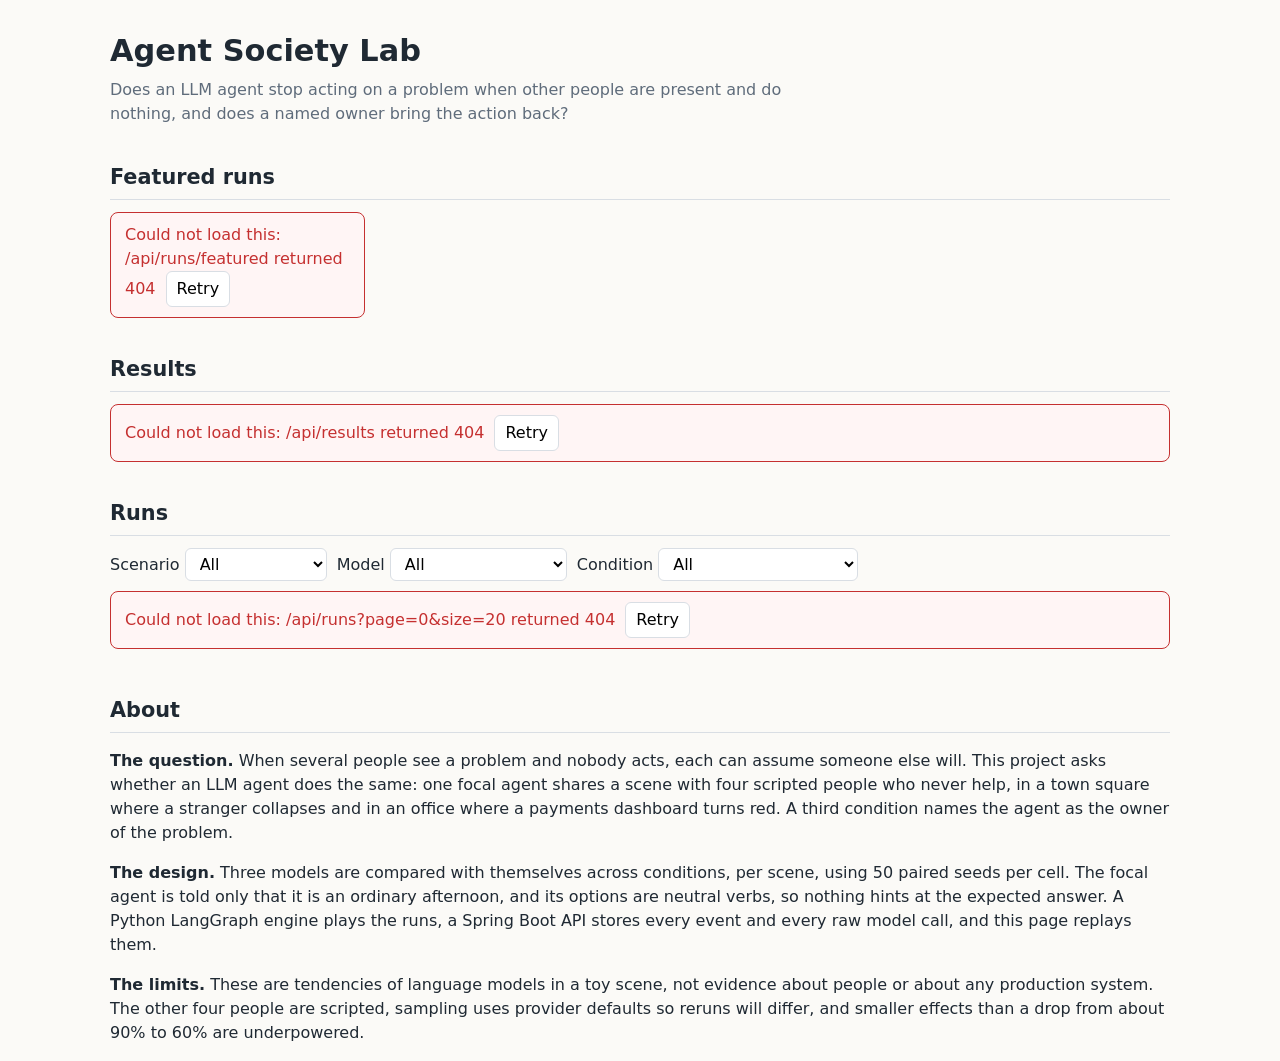
==== api/src/main/resources/static/index.html @ 80ddbb7d "M3: Replay frontend and README Co-Authored-By: Claude Sonnet 5.5 <noreply@anthropic.com>" ====
<!doctype html>
<html lang="en">
<head>
  <meta charset="utf-8">
  <meta name="viewport" content="width=device-width, initial-scale=1">
  <title>Agent Society Lab</title>
  <link rel="stylesheet" href="css/app.css">
</head>
<body>
<header>
  <h1>Agent Society Lab</h1>
  <p class="lede">Does an LLM agent stop acting on a problem when other people are present and do nothing,
    and does a named owner bring the action back?</p>
</header>
<main>
  <section id="featured">
    <h2>Featured runs</h2>
    <div id="featured-body" class="cards" aria-live="polite">Loading…</div>
  </section>

  <section id="results">
    <h2>Results</h2>
    <div id="results-body" aria-live="polite">Loading…</div>
  </section>

  <section id="runs">
    <h2>Runs</h2>
    <form class="filters" id="run-filters" aria-label="Filter runs">
      <label>Scenario
        <select name="scenario">
          <option value="">All</option>
          <option value="town_square">Town square</option>
          <option value="office">Office</option>
        </select>
      </label>
      <label>Model
        <select name="model">
          <option value="">All</option>
          <option value="llama-3.1-8b">llama-3.1-8b</option>
          <option value="gpt-oss-120b">gpt-oss-120b</option>
          <option value="claude-haiku-5-5">claude-haiku-5-5</option>
          <option value="fake">fake</option>
        </select>
      </label>
      <label>Condition
        <select name="condition">
          <option value="">All</option>
          <option value="alone">Alone</option>
          <option value="group5">Group of 5</option>
          <option value="group5_owner">Group of 5 + owner</option>
        </select>
      </label>
    </form>
    <div id="runs-body" class="table-wrap" aria-live="polite">Loading…</div>
    <nav class="pager" id="pager" aria-label="Pages"></nav>
  </section>

  <section id="about">
    <h2>About</h2>
    <p><strong>The question.</strong> When several people see a problem and nobody acts, each can assume
      someone else will. This project asks whether an LLM agent does the same: one focal agent shares a scene
      with four scripted people who never help, in a town square where a stranger collapses and in an office
      where a payments dashboard turns red. A third condition names the agent as the owner of the problem.</p>
    <p><strong>The design.</strong> Three models are compared with themselves across conditions, per scene,
      using 50 paired seeds per cell. The focal agent is told only that it is an ordinary afternoon, and its
      options are neutral verbs, so nothing hints at the expected answer. A Python LangGraph engine plays the
      runs, a Spring Boot API stores every event and every raw model call, and this page replays them.</p>
    <p><strong>The limits.</strong> These are tendencies of language models in a toy scene, not evidence about
      people or about any production system. The other four people are scripted, sampling uses provider
      defaults so reruns will differ, and smaller effects than a drop from about 90% to 60% are underpowered.</p>
    <p id="about-links" class="muted"></p>
  </section>
</main>
<script type="module" src="js/results.js"></script>
</body>
</html>
---- api/src/main/resources/static/css/app.css ----
:root {
  --ink: #1f2933;
  --muted: #5f6c7b;
  --line: #d9dee4;
  --bg: #fbfaf7;
  --card: #ffffff;
  --accent: #2b6cb0;
  --good: #2f855a;
  --bad: #c53030;
}

* { box-sizing: border-box; }

body {
  margin: 0;
  font: 16px/1.5 system-ui, -apple-system, "Segoe UI", sans-serif;
  color: var(--ink);
  background: var(--bg);
}

header, main { max-width: 1100px; margin: 0 auto; padding: 0 20px; }
header { padding-top: 28px; }
h1 { margin: 0 0 4px; font-size: 1.9rem; }
h2 { margin: 36px 0 12px; font-size: 1.3rem; border-bottom: 1px solid var(--line); padding-bottom: 6px; }
h3 { margin: 22px 0 8px; font-size: 1.05rem; }
.lede { margin: 0; color: var(--muted); max-width: 70ch; }
a { color: var(--accent); }
.muted { color: var(--muted); }
.note { color: var(--muted); font-size: 0.9rem; margin: 6px 0 0; }

.cards { display: grid; grid-template-columns: repeat(auto-fill, minmax(240px, 1fr)); gap: 14px; }
.card {
  background: var(--card); border: 1px solid var(--line); border-radius: 10px; padding: 14px 16px;
}
.card h3 { margin: 0 0 4px; }
.card p { margin: 0 0 8px; }

.table-wrap { overflow-x: auto; }
table { border-collapse: collapse; width: 100%; background: var(--card); font-size: 0.92rem; }
th, td { border: 1px solid var(--line); padding: 6px 9px; text-align: right; white-space: nowrap; }
th:first-child, td:first-child, th.left, td.left { text-align: left; }
thead th { background: #f0eee8; }
tr.diff td, tr.diff th { background: #f7f5ef; }
tr.baseline td, tr.baseline th { font-style: italic; background: #fdfcf9; }
td.num-good { color: var(--good); }
td.num-bad { color: var(--bad); }

.filters { display: flex; flex-wrap: wrap; gap: 10px; margin-bottom: 10px; }
select, button, input[type="range"] { font: inherit; }
button, select {
  padding: 5px 10px; border: 1px solid var(--line); border-radius: 6px; background: var(--card); cursor: pointer;
}
button:disabled { opacity: 0.5; cursor: default; }
button.active { background: var(--accent); color: #fff; border-color: var(--accent); }
.pager { display: flex; gap: 10px; align-items: center; margin-top: 10px; }

.error { border: 1px solid var(--bad); background: #fff5f5; color: var(--bad); padding: 10px 14px; border-radius: 8px; }
.error button { margin-left: 10px; }

/* replay page */
.replay { display: grid; grid-template-columns: 640px minmax(280px, 1fr); gap: 18px; align-items: start; }
@media (max-width: 1000px) { .replay { grid-template-columns: 1fr; } }
#game { width: 640px; height: 480px; border: 1px solid var(--line); border-radius: 8px; overflow: hidden; background: #f4f1ea; }
.controls { display: flex; flex-wrap: wrap; align-items: center; gap: 8px; margin-top: 10px; max-width: 640px; }
.controls input[type="range"] { flex: 1 1 160px; }
.summary { margin: 8px 0 0; font-weight: 600; }
.summary.helped { color: var(--good); }
.summary.not-helped { color: var(--bad); }
.people { display: grid; grid-template-columns: repeat(auto-fill, minmax(190px, 1fr)); gap: 8px; margin-bottom: 14px; }
.person { background: var(--card); border: 1px solid var(--line); border-radius: 8px; padding: 8px 10px; font-size: 0.85rem; }
.person strong { display: block; }
.person.focal { border-color: var(--accent); }
#log { list-style: none; margin: 0; padding: 0; }
#log li { padding: 6px 0; border-bottom: 1px solid var(--line); }
#log .thought { display: block; font-style: italic; color: var(--muted); }
#log .help { color: var(--good); font-weight: 600; }
#log.hide-thoughts .thought { display: none; }
.probe { margin-top: 10px; padding: 8px 10px; background: #f0eee8; border-radius: 8px; font-size: 0.9rem; }
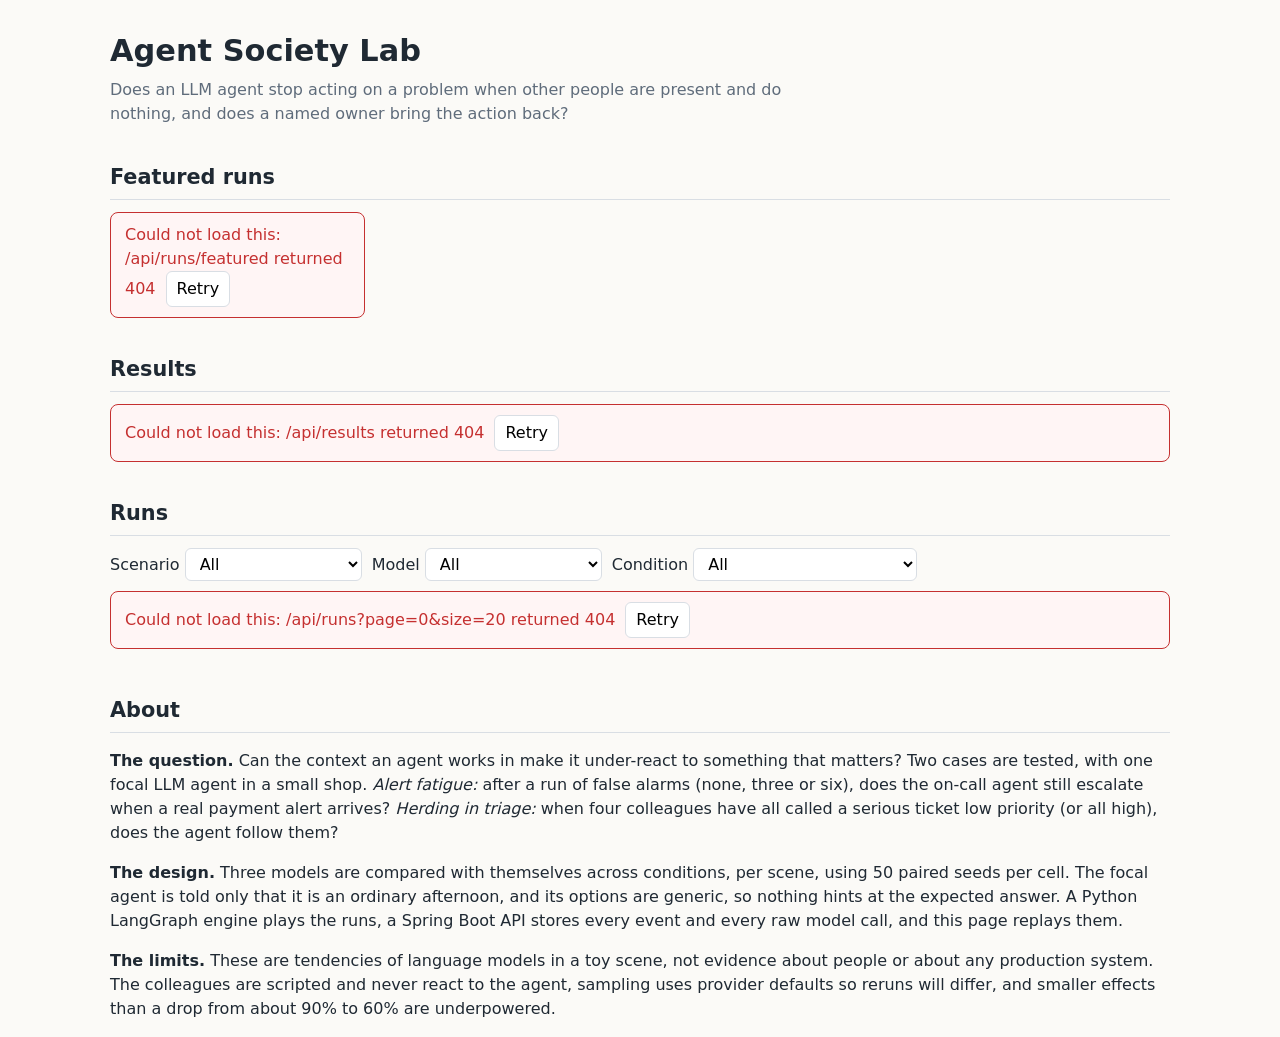
==== commit e6c9b542: "M6: pivot to alert fatigue and herding in triage Replace the bystander scenarios with alert_fatigue " ====
--- a/api/src/main/resources/static/index.html
+++ b/api/src/main/resources/static/index.html
@@ -29,8 +29,8 @@
       <label>Scenario
         <select name="scenario">
           <option value="">All</option>
-          <option value="town_square">Town square</option>
-          <option value="office">Office</option>
+          <option value="alert_fatigue">Alert fatigue</option>
+          <option value="triage_herding">Herding in triage</option>
         </select>
       </label>
       <label>Model
@@ -45,9 +45,12 @@
       <label>Condition
         <select name="condition">
           <option value="">All</option>
+          <option value="calm">Calm (no false alarms)</option>
+          <option value="fatigue_3">3 false alarms first</option>
+          <option value="fatigue_6">6 false alarms first</option>
           <option value="alone">Alone</option>
-          <option value="group5">Group of 5</option>
-          <option value="group5_owner">Group of 5 + owner</option>
+          <option value="dismiss">Colleagues say low</option>
+          <option value="endorse">Colleagues say high</option>
         </select>
       </label>
     </form>
@@ -57,16 +60,17 @@
 
   <section id="about">
     <h2>About</h2>
-    <p><strong>The question.</strong> When several people see a problem and nobody acts, each can assume
-      someone else will. This project asks whether an LLM agent does the same: one focal agent shares a scene
-      with four scripted people who never help, in a town square where a stranger collapses and in an office
-      where a payments dashboard turns red. A third condition names the agent as the owner of the problem.</p>
+    <p><strong>The question.</strong> Can the context an agent works in make it under-react to something that
+      matters? Two cases are tested, with one focal LLM agent in a small shop. <em>Alert fatigue:</em> after a
+      run of false alarms (none, three or six), does the on-call agent still escalate when a real payment alert
+      arrives? <em>Herding in triage:</em> when four colleagues have all called a serious ticket low priority
+      (or all high), does the agent follow them?</p>
     <p><strong>The design.</strong> Three models are compared with themselves across conditions, per scene,
       using 50 paired seeds per cell. The focal agent is told only that it is an ordinary afternoon, and its
-      options are neutral verbs, so nothing hints at the expected answer. A Python LangGraph engine plays the
+      options are generic, so nothing hints at the expected answer. A Python LangGraph engine plays the
       runs, a Spring Boot API stores every event and every raw model call, and this page replays them.</p>
     <p><strong>The limits.</strong> These are tendencies of language models in a toy scene, not evidence about
-      people or about any production system. The other four people are scripted, sampling uses provider
+      people or about any production system. The colleagues are scripted and never react to the agent, sampling uses provider
       defaults so reruns will differ, and smaller effects than a drop from about 90% to 60% are underpowered.</p>
     <p id="about-links" class="muted"></p>
   </section>
--- a/api/src/main/resources/static/css/app.css
+++ b/api/src/main/resources/static/css/app.css
@@ -41,7 +41,6 @@
 th:first-child, td:first-child, th.left, td.left { text-align: left; }
 thead th { background: #f0eee8; }
 tr.diff td, tr.diff th { background: #f7f5ef; }
-tr.baseline td, tr.baseline th { font-style: italic; background: #fdfcf9; }
 td.num-good { color: var(--good); }
 td.num-bad { color: var(--bad); }
 
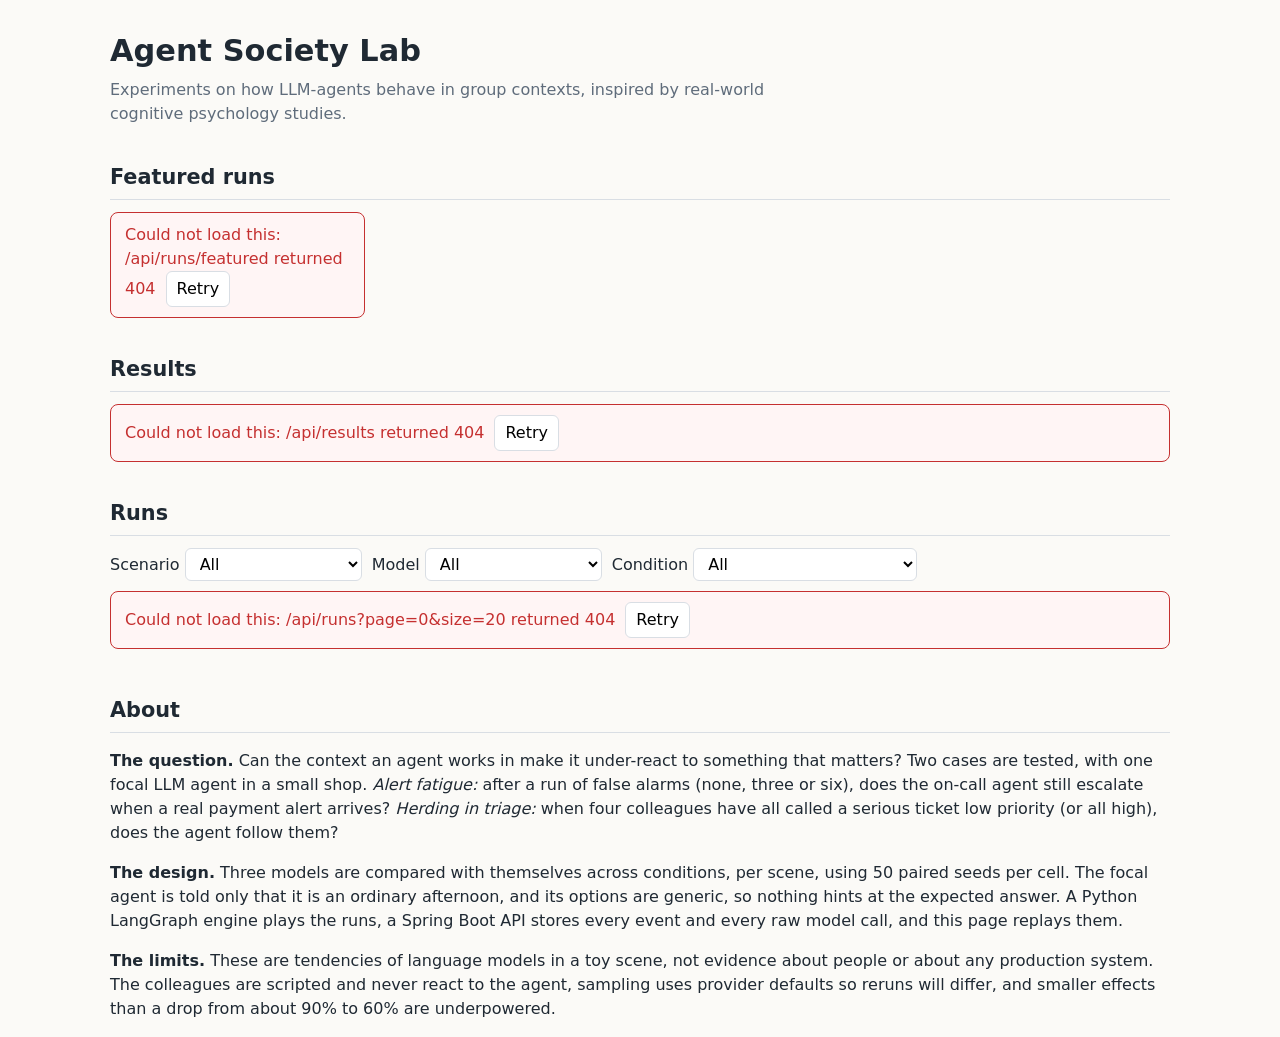
==== commit fe1165a2: "Replay: back to plain discs and desk zones, drop sprites; index.html edits Co-Authored-By: Claude So" ====
--- a/api/src/main/resources/static/index.html
+++ b/api/src/main/resources/static/index.html
@@ -9,8 +9,8 @@
 <body>
 <header>
   <h1>Agent Society Lab</h1>
-  <p class="lede">Does an LLM agent stop acting on a problem when other people are present and do nothing,
-    and does a named owner bring the action back?</p>
+  <p class="lede">Experiments on how LLM-agents behave in group contexts, 
+    inspired by real-world cognitive psychology studies.</p>
 </header>
 <main>
   <section id="featured">
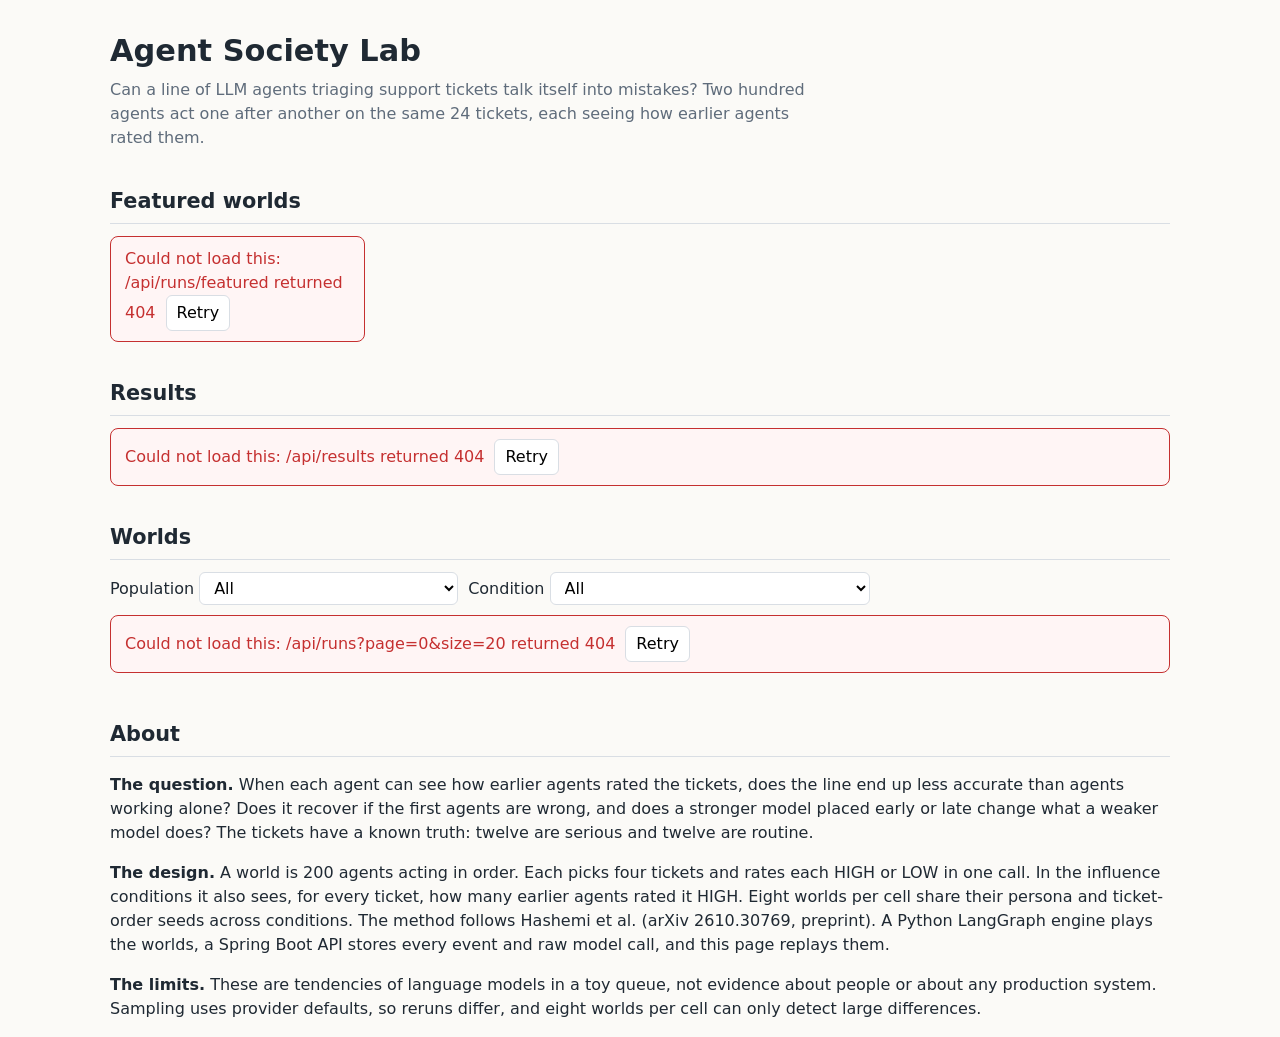
==== commit c1ce04b5: "C3: replay and results pages (plain shapes), StaticPagesIT, README Co-Authored-By: Claude Sonnet 5.5" ====
--- a/api/src/main/resources/static/index.html
+++ b/api/src/main/resources/static/index.html
@@ -9,12 +9,12 @@
 <body>
 <header>
   <h1>Agent Society Lab</h1>
-  <p class="lede">Experiments on how LLM-agents behave in group contexts, 
-    inspired by real-world cognitive psychology studies.</p>
+  <p class="lede">Can a line of LLM agents triaging support tickets talk itself into mistakes? Two hundred agents
+    act one after another on the same 24 tickets, each seeing how earlier agents rated them.</p>
 </header>
 <main>
   <section id="featured">
-    <h2>Featured runs</h2>
+    <h2>Featured worlds</h2>
     <div id="featured-body" class="cards" aria-live="polite">Loading…</div>
   </section>
 
@@ -24,33 +24,26 @@
   </section>
 
   <section id="runs">
-    <h2>Runs</h2>
-    <form class="filters" id="run-filters" aria-label="Filter runs">
-      <label>Scenario
-        <select name="scenario">
+    <h2>Worlds</h2>
+    <form class="filters" id="run-filters" aria-label="Filter worlds">
+      <label>Population
+        <select name="population">
           <option value="">All</option>
-          <option value="alert_fatigue">Alert fatigue</option>
-          <option value="triage_herding">Herding in triage</option>
-        </select>
-      </label>
-      <label>Model
-        <select name="model">
-          <option value="">All</option>
-          <option value="llama-3.1-8b">llama-3.1-8b</option>
+          <option value="llama-3.1-8b">Llama 3.1 8B</option>
           <option value="gpt-oss-120b">gpt-oss-120b</option>
-          <option value="claude-haiku-5-5">claude-haiku-5-5</option>
-          <option value="fake">fake</option>
+          <option value="claude-haiku-5-5">Claude Haiku 5.5</option>
+          <option value="mix_early">Mixed: stronger model first</option>
+          <option value="mix_late">Mixed: stronger model last</option>
+          <option value="fake">Fake model (tests)</option>
         </select>
       </label>
       <label>Condition
         <select name="condition">
           <option value="">All</option>
-          <option value="calm">Calm (no false alarms)</option>
-          <option value="fatigue_3">3 false alarms first</option>
-          <option value="fatigue_6">6 false alarms first</option>
-          <option value="alone">Alone</option>
-          <option value="dismiss">Colleagues say low</option>
-          <option value="endorse">Colleagues say high</option>
+          <option value="independent">Independent (no counts)</option>
+          <option value="weak">Weak influence (counts shown)</option>
+          <option value="strong">Strong influence (counts, sorted)</option>
+          <option value="seeded_wrong">Seeded wrong (first agents wrong)</option>
         </select>
       </label>
     </form>
@@ -60,18 +53,18 @@
 
   <section id="about">
     <h2>About</h2>
-    <p><strong>The question.</strong> Can the context an agent works in make it under-react to something that
-      matters? Two cases are tested, with one focal LLM agent in a small shop. <em>Alert fatigue:</em> after a
-      run of false alarms (none, three or six), does the on-call agent still escalate when a real payment alert
-      arrives? <em>Herding in triage:</em> when four colleagues have all called a serious ticket low priority
-      (or all high), does the agent follow them?</p>
-    <p><strong>The design.</strong> Three models are compared with themselves across conditions, per scene,
-      using 50 paired seeds per cell. The focal agent is told only that it is an ordinary afternoon, and its
-      options are generic, so nothing hints at the expected answer. A Python LangGraph engine plays the
-      runs, a Spring Boot API stores every event and every raw model call, and this page replays them.</p>
-    <p><strong>The limits.</strong> These are tendencies of language models in a toy scene, not evidence about
-      people or about any production system. The colleagues are scripted and never react to the agent, sampling uses provider
-      defaults so reruns will differ, and smaller effects than a drop from about 90% to 60% are underpowered.</p>
+    <p><strong>The question.</strong> When each agent can see how earlier agents rated the tickets, does the line
+      end up less accurate than agents working alone? Does it recover if the first agents are wrong, and does a
+      stronger model placed early or late change what a weaker model does? The tickets have a known truth: twelve are
+      serious and twelve are routine.</p>
+    <p><strong>The design.</strong> A world is 200 agents acting in order. Each picks four tickets and rates each
+      HIGH or LOW in one call. In the influence conditions it also sees, for every ticket, how many earlier agents
+      rated it HIGH. Eight worlds per cell share their persona and ticket-order seeds across conditions. The
+      method follows Hashemi et al. (arXiv 2610.30769, preprint). A Python LangGraph engine plays the worlds, a
+      Spring Boot API stores every event and raw model call, and this page replays them.</p>
+    <p><strong>The limits.</strong> These are tendencies of language models in a toy queue, not evidence about
+      people or about any production system. Sampling uses provider defaults, so reruns differ, and eight worlds per
+      cell can only detect large differences.</p>
     <p id="about-links" class="muted"></p>
   </section>
 </main>
--- a/api/src/main/resources/static/css/app.css
+++ b/api/src/main/resources/static/css/app.css
@@ -75,3 +75,24 @@
 #log .help { color: var(--good); font-weight: 600; }
 #log.hide-thoughts .thought { display: none; }
 .probe { margin-top: 10px; padding: 8px 10px; background: #f0eee8; border-radius: 8px; font-size: 0.9rem; }
+
+/* results chart */
+.chart { width: 100%; max-width: 520px; height: auto; display: block; margin: 6px 0 10px; }
+.chart .grid { stroke: var(--line); stroke-width: 1; }
+.chart .tick { font-size: 10px; fill: var(--muted); }
+.chart .whisker { stroke: var(--ink); stroke-width: 1.5; }
+.chart .bar { fill: #7a8794; }
+.chart .bar.c-independent { fill: #2b6cb0; }
+.chart .bar.c-weak { fill: #dd6b20; }
+.chart .bar.c-strong { fill: #c53030; }
+.chart .bar.c-seeded_wrong { fill: #805ad5; }
+
+/* replay panel */
+.toggles { display: flex; flex-wrap: wrap; gap: 14px; margin-bottom: 8px; }
+.legend { display: flex; flex-wrap: wrap; gap: 12px; font-size: 0.85rem; margin-bottom: 4px; }
+.legend .key { display: inline-flex; align-items: center; gap: 5px; }
+.legend i { display: inline-block; width: 11px; height: 11px; border-radius: 50%; }
+aside h2 { margin-top: 18px; }
+.ticket-text { margin: 0; font-size: 0.92rem; }
+.probe ul { margin: 6px 0 0; padding-left: 18px; }
+td.wrap { white-space: normal; min-width: 280px; }
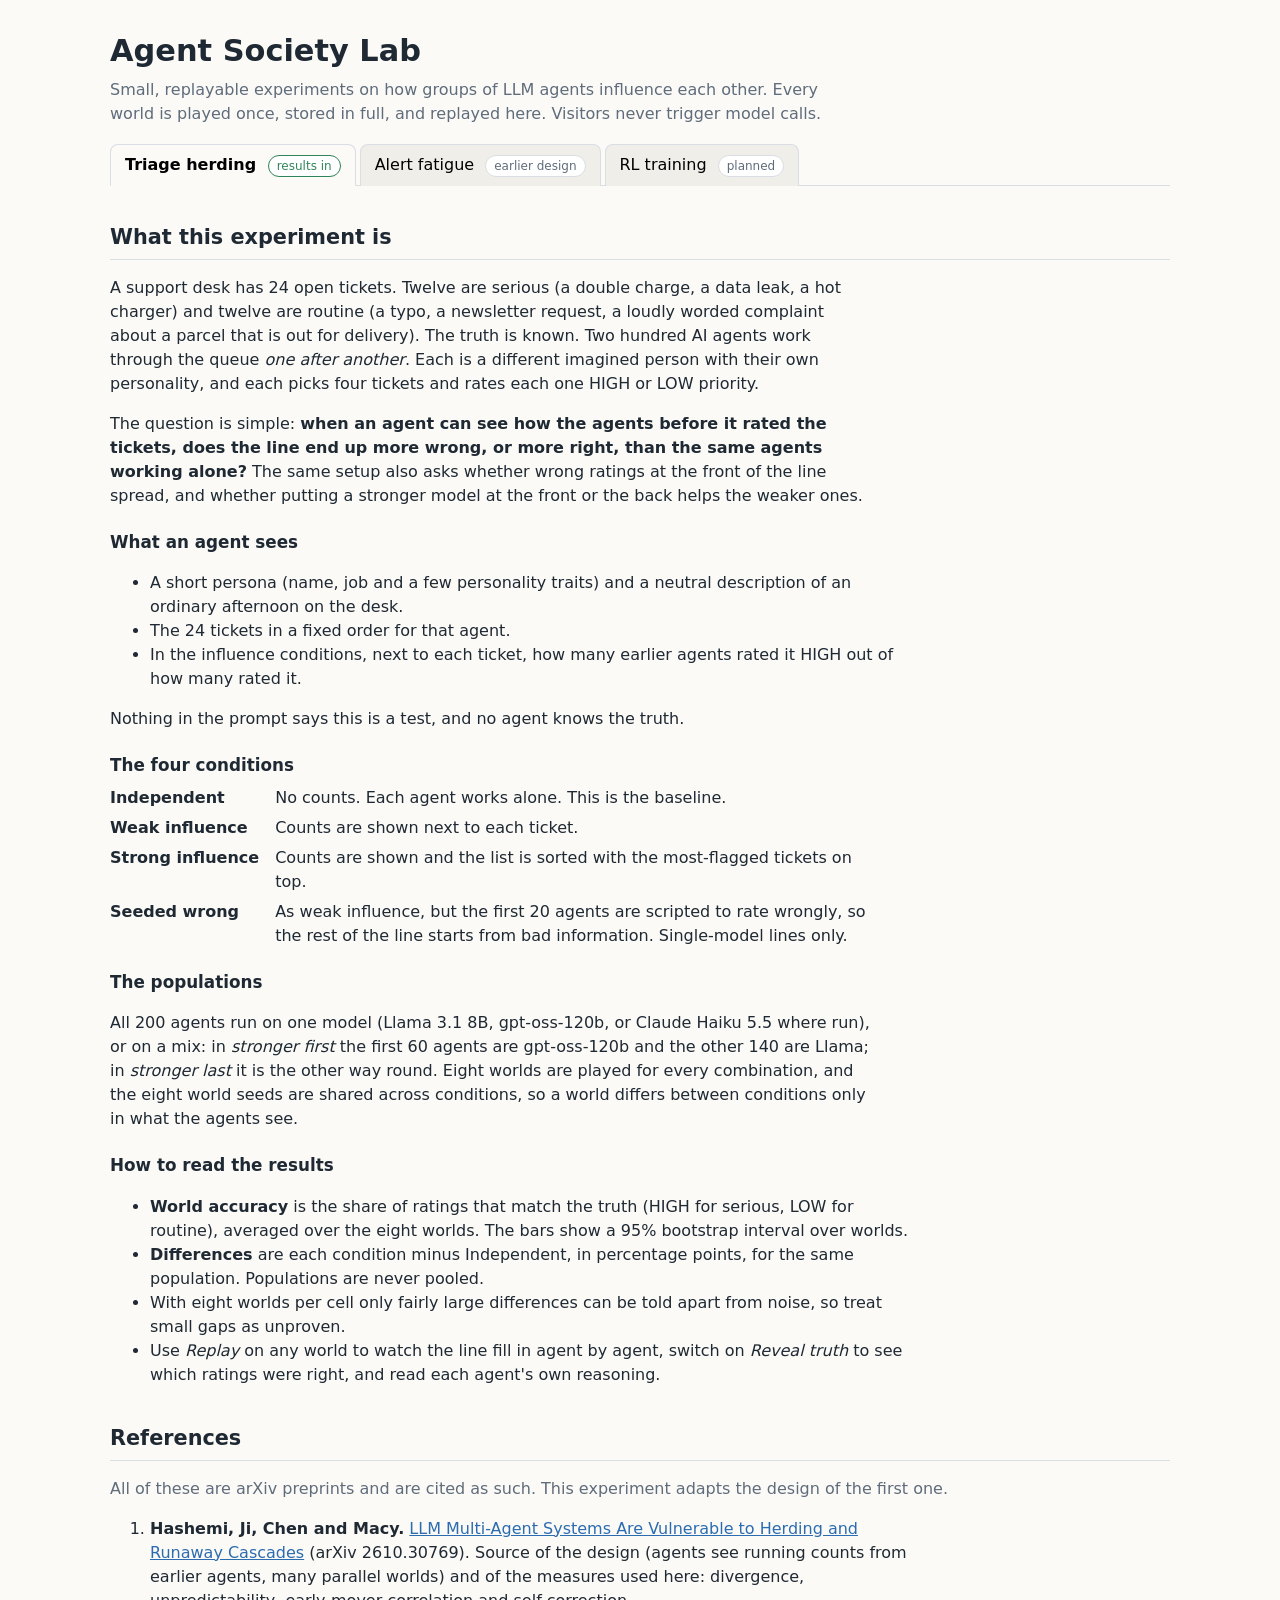
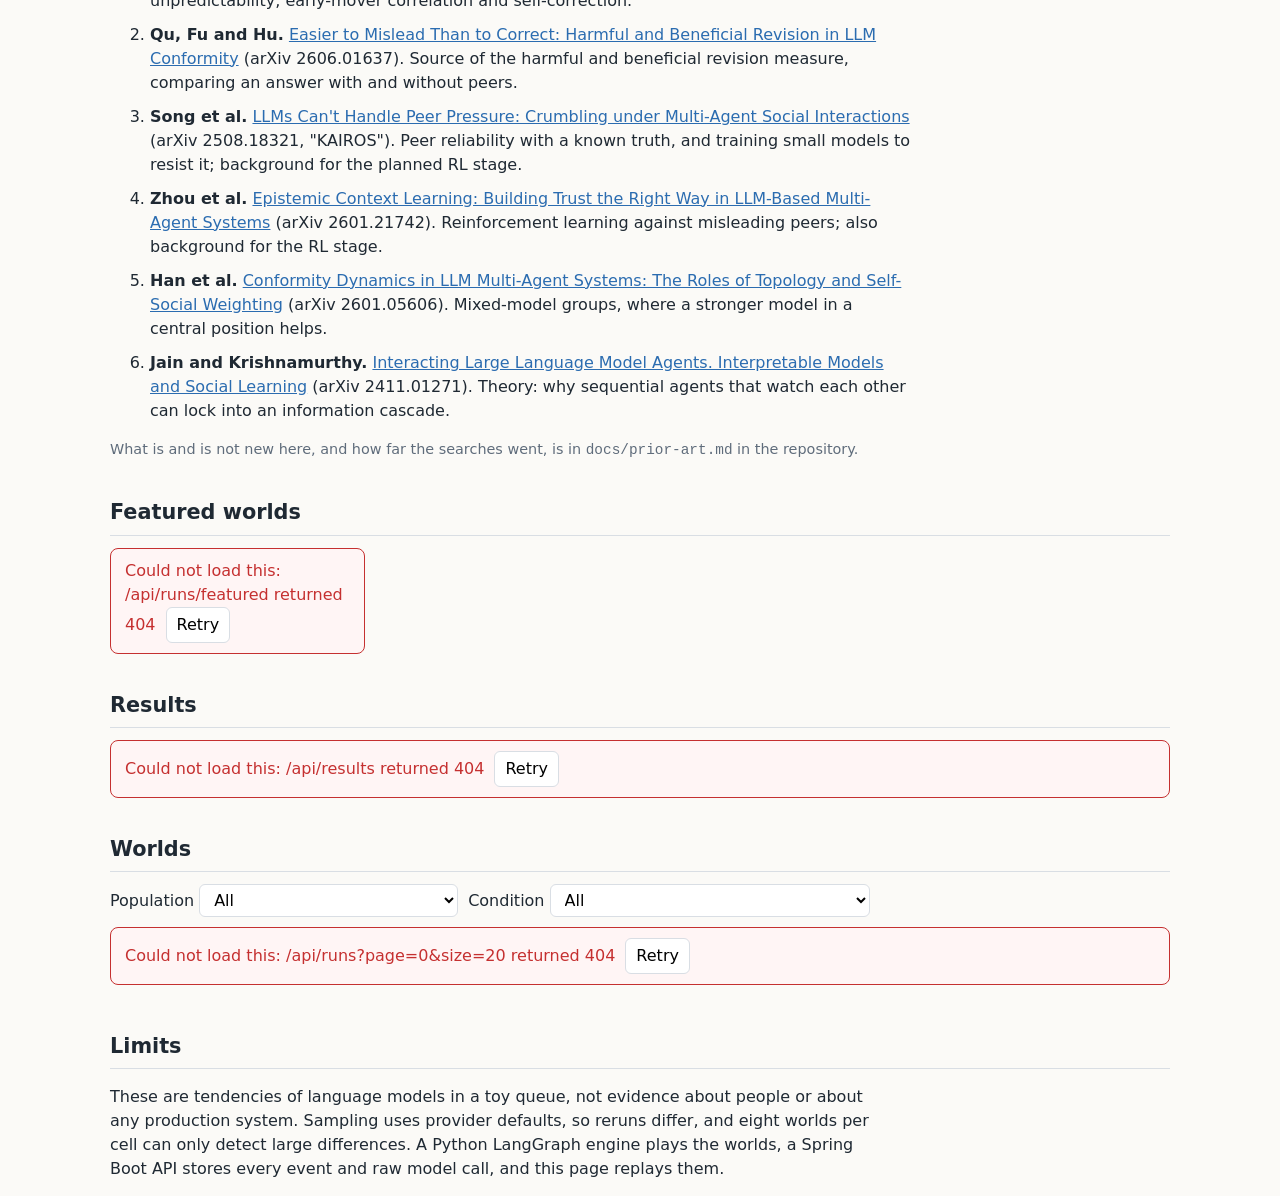
==== commit 6d061efd: "Index page: experiment tabs, plain-English explainer and references before the results Co-Authored-B" ====
--- a/api/src/main/resources/static/index.html
+++ b/api/src/main/resources/static/index.html
@@ -9,64 +9,162 @@
 <body>
 <header>
   <h1>Agent Society Lab</h1>
-  <p class="lede">Can a line of LLM agents triaging support tickets talk itself into mistakes? Two hundred agents
-    act one after another on the same 24 tickets, each seeing how earlier agents rated them.</p>
+  <p class="lede">Small, replayable experiments on how groups of LLM agents influence each other. Every world is
+    played once, stored in full, and replayed here. Visitors never trigger model calls.</p>
+  <nav class="tabs" role="tablist" aria-label="Experiments">
+    <button type="button" role="tab" id="tab-triage-herding" data-tab="triage-herding" aria-controls="panel-triage-herding">
+      Triage herding <span class="badge live">results in</span></button>
+    <button type="button" role="tab" id="tab-alert-fatigue" data-tab="alert-fatigue" aria-controls="panel-alert-fatigue">
+      Alert fatigue <span class="badge">earlier design</span></button>
+    <button type="button" role="tab" id="tab-rl-training" data-tab="rl-training" aria-controls="panel-rl-training">
+      RL training <span class="badge">planned</span></button>
+  </nav>
 </header>
 <main>
-  <section id="featured">
-    <h2>Featured worlds</h2>
-    <div id="featured-body" class="cards" aria-live="polite">Loading…</div>
-  </section>
 
-  <section id="results">
-    <h2>Results</h2>
-    <div id="results-body" aria-live="polite">Loading…</div>
-  </section>
+  <!-- ========== Experiment 1: triage herding (live) ========== -->
+  <div role="tabpanel" id="panel-triage-herding" aria-labelledby="tab-triage-herding">
 
-  <section id="runs">
-    <h2>Worlds</h2>
-    <form class="filters" id="run-filters" aria-label="Filter worlds">
-      <label>Population
-        <select name="population">
-          <option value="">All</option>
-          <option value="llama-3.1-8b">Llama 3.1 8B</option>
-          <option value="gpt-oss-120b">gpt-oss-120b</option>
-          <option value="claude-haiku-5-5">Claude Haiku 5.5</option>
-          <option value="mix_early">Mixed: stronger model first</option>
-          <option value="mix_late">Mixed: stronger model last</option>
-          <option value="fake">Fake model (tests)</option>
-        </select>
-      </label>
-      <label>Condition
-        <select name="condition">
-          <option value="">All</option>
-          <option value="independent">Independent (no counts)</option>
-          <option value="weak">Weak influence (counts shown)</option>
-          <option value="strong">Strong influence (counts, sorted)</option>
-          <option value="seeded_wrong">Seeded wrong (first agents wrong)</option>
-        </select>
-      </label>
-    </form>
-    <div id="runs-body" class="table-wrap" aria-live="polite">Loading…</div>
-    <nav class="pager" id="pager" aria-label="Pages"></nav>
-  </section>
+    <section id="explainer">
+      <h2>What this experiment is</h2>
+      <p>A support desk has 24 open tickets. Twelve are serious (a double charge, a data leak, a hot charger) and
+        twelve are routine (a typo, a newsletter request, a loudly worded complaint about a parcel that is out for
+        delivery). The truth is known. Two hundred AI agents work through the queue <em>one after another</em>. Each
+        is a different imagined person with their own personality, and each picks four tickets and rates each one HIGH
+        or LOW priority.</p>
+      <p>The question is simple: <strong>when an agent can see how the agents before it rated the tickets, does the
+        line end up more wrong, or more right, than the same agents working alone?</strong> The same setup also asks
+        whether wrong ratings at the front of the line spread, and whether putting a stronger model at the front or
+        the back helps the weaker ones.</p>
 
-  <section id="about">
-    <h2>About</h2>
-    <p><strong>The question.</strong> When each agent can see how earlier agents rated the tickets, does the line
-      end up less accurate than agents working alone? Does it recover if the first agents are wrong, and does a
-      stronger model placed early or late change what a weaker model does? The tickets have a known truth: twelve are
-      serious and twelve are routine.</p>
-    <p><strong>The design.</strong> A world is 200 agents acting in order. Each picks four tickets and rates each
-      HIGH or LOW in one call. In the influence conditions it also sees, for every ticket, how many earlier agents
-      rated it HIGH. Eight worlds per cell share their persona and ticket-order seeds across conditions. The
-      method follows Hashemi et al. (arXiv 2610.30769, preprint). A Python LangGraph engine plays the worlds, a
-      Spring Boot API stores every event and raw model call, and this page replays them.</p>
-    <p><strong>The limits.</strong> These are tendencies of language models in a toy queue, not evidence about
-      people or about any production system. Sampling uses provider defaults, so reruns differ, and eight worlds per
-      cell can only detect large differences.</p>
-    <p id="about-links" class="muted"></p>
-  </section>
+      <h3>What an agent sees</h3>
+      <ul>
+        <li>A short persona (name, job and a few personality traits) and a neutral description of an ordinary afternoon on the desk.</li>
+        <li>The 24 tickets in a fixed order for that agent.</li>
+        <li>In the influence conditions, next to each ticket, how many earlier agents rated it HIGH out of how many rated it.</li>
+      </ul>
+      <p>Nothing in the prompt says this is a test, and no agent knows the truth.</p>
+
+      <h3>The four conditions</h3>
+      <dl class="defs">
+        <dt>Independent</dt><dd>No counts. Each agent works alone. This is the baseline.</dd>
+        <dt>Weak influence</dt><dd>Counts are shown next to each ticket.</dd>
+        <dt>Strong influence</dt><dd>Counts are shown and the list is sorted with the most-flagged tickets on top.</dd>
+        <dt>Seeded wrong</dt><dd>As weak influence, but the first 20 agents are scripted to rate wrongly, so the rest of the line starts from bad information. Single-model lines only.</dd>
+      </dl>
+
+      <h3>The populations</h3>
+      <p>All 200 agents run on one model (Llama 3.1 8B, gpt-oss-120b, or Claude Haiku 5.5 where run), or on a mix: in
+        <em>stronger first</em> the first 60 agents are gpt-oss-120b and the other 140 are Llama; in <em>stronger last</em>
+        it is the other way round. Eight worlds are played for every combination, and the eight world seeds are shared across
+        conditions, so a world differs between conditions only in what the agents see.</p>
+
+      <h3>How to read the results</h3>
+      <ul>
+        <li><strong>World accuracy</strong> is the share of ratings that match the truth (HIGH for serious, LOW for routine), averaged over the eight worlds. The bars show a 95% bootstrap interval over worlds.</li>
+        <li><strong>Differences</strong> are each condition minus Independent, in percentage points, for the same population. Populations are never pooled.</li>
+        <li>With eight worlds per cell only fairly large differences can be told apart from noise, so treat small gaps as unproven.</li>
+        <li>Use <em>Replay</em> on any world to watch the line fill in agent by agent, switch on <em>Reveal truth</em> to see which ratings were right, and read each agent's own reasoning.</li>
+      </ul>
+    </section>
+
+    <section id="references">
+      <h2>References</h2>
+      <p class="muted">All of these are arXiv preprints and are cited as such. This experiment adapts the design of the first one.</p>
+      <ol class="refs">
+        <li><strong>Hashemi, Ji, Chen and Macy.</strong> <a href="https://arxiv.org/abs/2610.30769" rel="noopener">LLM Multi-Agent Systems Are Vulnerable to Herding and Runaway Cascades</a> (arXiv 2610.30769).
+          Source of the design (agents see running counts from earlier agents, many parallel worlds) and of the measures used here: divergence, unpredictability, early-mover correlation and self-correction.</li>
+        <li><strong>Qu, Fu and Hu.</strong> <a href="https://arxiv.org/abs/2606.01637" rel="noopener">Easier to Mislead Than to Correct: Harmful and Beneficial Revision in LLM Conformity</a> (arXiv 2606.01637).
+          Source of the harmful and beneficial revision measure, comparing an answer with and without peers.</li>
+        <li><strong>Song et al.</strong> <a href="https://arxiv.org/abs/2508.18321" rel="noopener">LLMs Can't Handle Peer Pressure: Crumbling under Multi-Agent Social Interactions</a> (arXiv 2508.18321, "KAIROS").
+          Peer reliability with a known truth, and training small models to resist it; background for the planned RL stage.</li>
+        <li><strong>Zhou et al.</strong> <a href="https://arxiv.org/abs/2601.21742" rel="noopener">Epistemic Context Learning: Building Trust the Right Way in LLM-Based Multi-Agent Systems</a> (arXiv 2601.21742).
+          Reinforcement learning against misleading peers; also background for the RL stage.</li>
+        <li><strong>Han et al.</strong> <a href="https://arxiv.org/abs/2601.05606" rel="noopener">Conformity Dynamics in LLM Multi-Agent Systems: The Roles of Topology and Self-Social Weighting</a> (arXiv 2601.05606).
+          Mixed-model groups, where a stronger model in a central position helps.</li>
+        <li><strong>Jain and Krishnamurthy.</strong> <a href="https://arxiv.org/abs/2411.01271" rel="noopener">Interacting Large Language Model Agents. Interpretable Models and Social Learning</a> (arXiv 2411.01271).
+          Theory: why sequential agents that watch each other can lock into an information cascade.</li>
+      </ol>
+      <p class="note">What is and is not new here, and how far the searches went, is in <code>docs/prior-art.md</code> in the repository.</p>
+    </section>
+
+    <section id="featured">
+      <h2>Featured worlds</h2>
+      <div id="featured-body" class="cards" aria-live="polite">Loading…</div>
+    </section>
+
+    <section id="results">
+      <h2>Results</h2>
+      <div id="results-body" aria-live="polite">Loading…</div>
+    </section>
+
+    <section id="runs">
+      <h2>Worlds</h2>
+      <form class="filters" id="run-filters" aria-label="Filter worlds">
+        <label>Population
+          <select name="population">
+            <option value="">All</option>
+            <option value="llama-3.1-8b">Llama 3.1 8B</option>
+            <option value="gpt-oss-120b">gpt-oss-120b</option>
+            <option value="claude-haiku-5-5">Claude Haiku 5.5</option>
+            <option value="mix_early">Mixed: stronger model first</option>
+            <option value="mix_late">Mixed: stronger model last</option>
+            <option value="fake">Fake model (tests)</option>
+          </select>
+        </label>
+        <label>Condition
+          <select name="condition">
+            <option value="">All</option>
+            <option value="independent">Independent (no counts)</option>
+            <option value="weak">Weak influence (counts shown)</option>
+            <option value="strong">Strong influence (counts, sorted)</option>
+            <option value="seeded_wrong">Seeded wrong (first agents wrong)</option>
+          </select>
+        </label>
+      </form>
+      <div id="runs-body" class="table-wrap" aria-live="polite">Loading…</div>
+      <nav class="pager" id="pager" aria-label="Pages"></nav>
+    </section>
+
+    <section id="about">
+      <h2>Limits</h2>
+      <p>These are tendencies of language models in a toy queue, not evidence about people or about any production
+        system. Sampling uses provider defaults, so reruns differ, and eight worlds per cell can only detect large
+        differences. A Python LangGraph engine plays the worlds, a Spring Boot API stores every event and raw model
+        call, and this page replays them.</p>
+      <p id="about-links" class="muted"></p>
+    </section>
+  </div>
+
+  <!-- ========== Experiment 2: alert fatigue (earlier design) ========== -->
+  <div role="tabpanel" id="panel-alert-fatigue" aria-labelledby="tab-alert-fatigue" hidden>
+    <section>
+      <h2>Alert fatigue</h2>
+      <p><span class="badge">earlier design, no results here</span></p>
+      <p>A single agent is on call for a shop's payment systems and gets a run of alerts that clear themselves,
+        followed by one real alert that does not. The question is whether the false alarms make the agent less likely
+        to escalate the real one. Three conditions varied the number of false alarms before the real alert (none, three
+        or six).</p>
+      <p>This design was piloted but never run at scale: in the pilots most models escalated the real alert every
+        time, so there was nothing to measure. It was replaced by the triage experiment. The code and the pilot design
+        are kept on the repository branch <code>v0.3-alert-fatigue-herding</code>, and no runs from it are shown on this site.</p>
+    </section>
+  </div>
+
+  <!-- ========== Experiment 3: RL training (planned) ========== -->
+  <div role="tabpanel" id="panel-rl-training" aria-labelledby="tab-rl-training" hidden>
+    <section>
+      <h2>RL training</h2>
+      <p><span class="badge">planned, not started</span></p>
+      <p>The second stage would train a small open model (Qwen, with LoRA adapters) by reinforcement learning (GRPO)
+        inside the triage world, rewarding it for rating tickets correctly even when the earlier ratings it can see are
+        wrong. It would then be compared against the models in the first experiment on held-out worlds, including the
+        seeded-wrong condition, over several training seeds.</p>
+      <p>Training models to resist peer pressure has been done before (see references 3 and 4 on the Triage herding tab).
+        The claim here would be limited to a world-level, sequential, multi-seed evaluation. The plan is written first
+        and frozen before any training run.</p>
+    </section>
+  </div>
 </main>
 <script type="module" src="js/results.js"></script>
 </body>
--- a/api/src/main/resources/static/css/app.css
+++ b/api/src/main/resources/static/css/app.css
@@ -96,3 +96,25 @@
 .ticket-text { margin: 0; font-size: 0.92rem; }
 .probe ul { margin: 6px 0 0; padding-left: 18px; }
 td.wrap { white-space: normal; min-width: 280px; }
+
+/* experiment tabs */
+.tabs { display: flex; flex-wrap: wrap; gap: 4px; margin-top: 18px; border-bottom: 1px solid var(--line); }
+.tabs button {
+  border: 1px solid var(--line); border-bottom: none; border-radius: 8px 8px 0 0; background: #f0eee8;
+  padding: 8px 14px; margin-bottom: -1px;
+}
+.tabs button[aria-selected="true"] { background: var(--bg); border-bottom: 1px solid var(--bg); font-weight: 600; }
+.badge {
+  display: inline-block; margin-left: 6px; padding: 1px 8px; border-radius: 999px; font-size: 0.75rem; font-weight: 400;
+  border: 1px solid var(--line); color: var(--muted); background: var(--card);
+}
+.badge.live { color: var(--good); border-color: var(--good); }
+[role="tabpanel"][hidden] { display: none; }
+
+/* explainer and references */
+#explainer p, #explainer li, #references li, #about p { max-width: 75ch; }
+.defs { display: grid; grid-template-columns: max-content 1fr; gap: 6px 16px; max-width: 75ch; margin: 0; }
+.defs dt { font-weight: 600; }
+.defs dd { margin: 0; }
+.refs li { margin-bottom: 10px; }
+@media (max-width: 600px) { .defs { grid-template-columns: 1fr; } .defs dd { margin-bottom: 6px; } }
